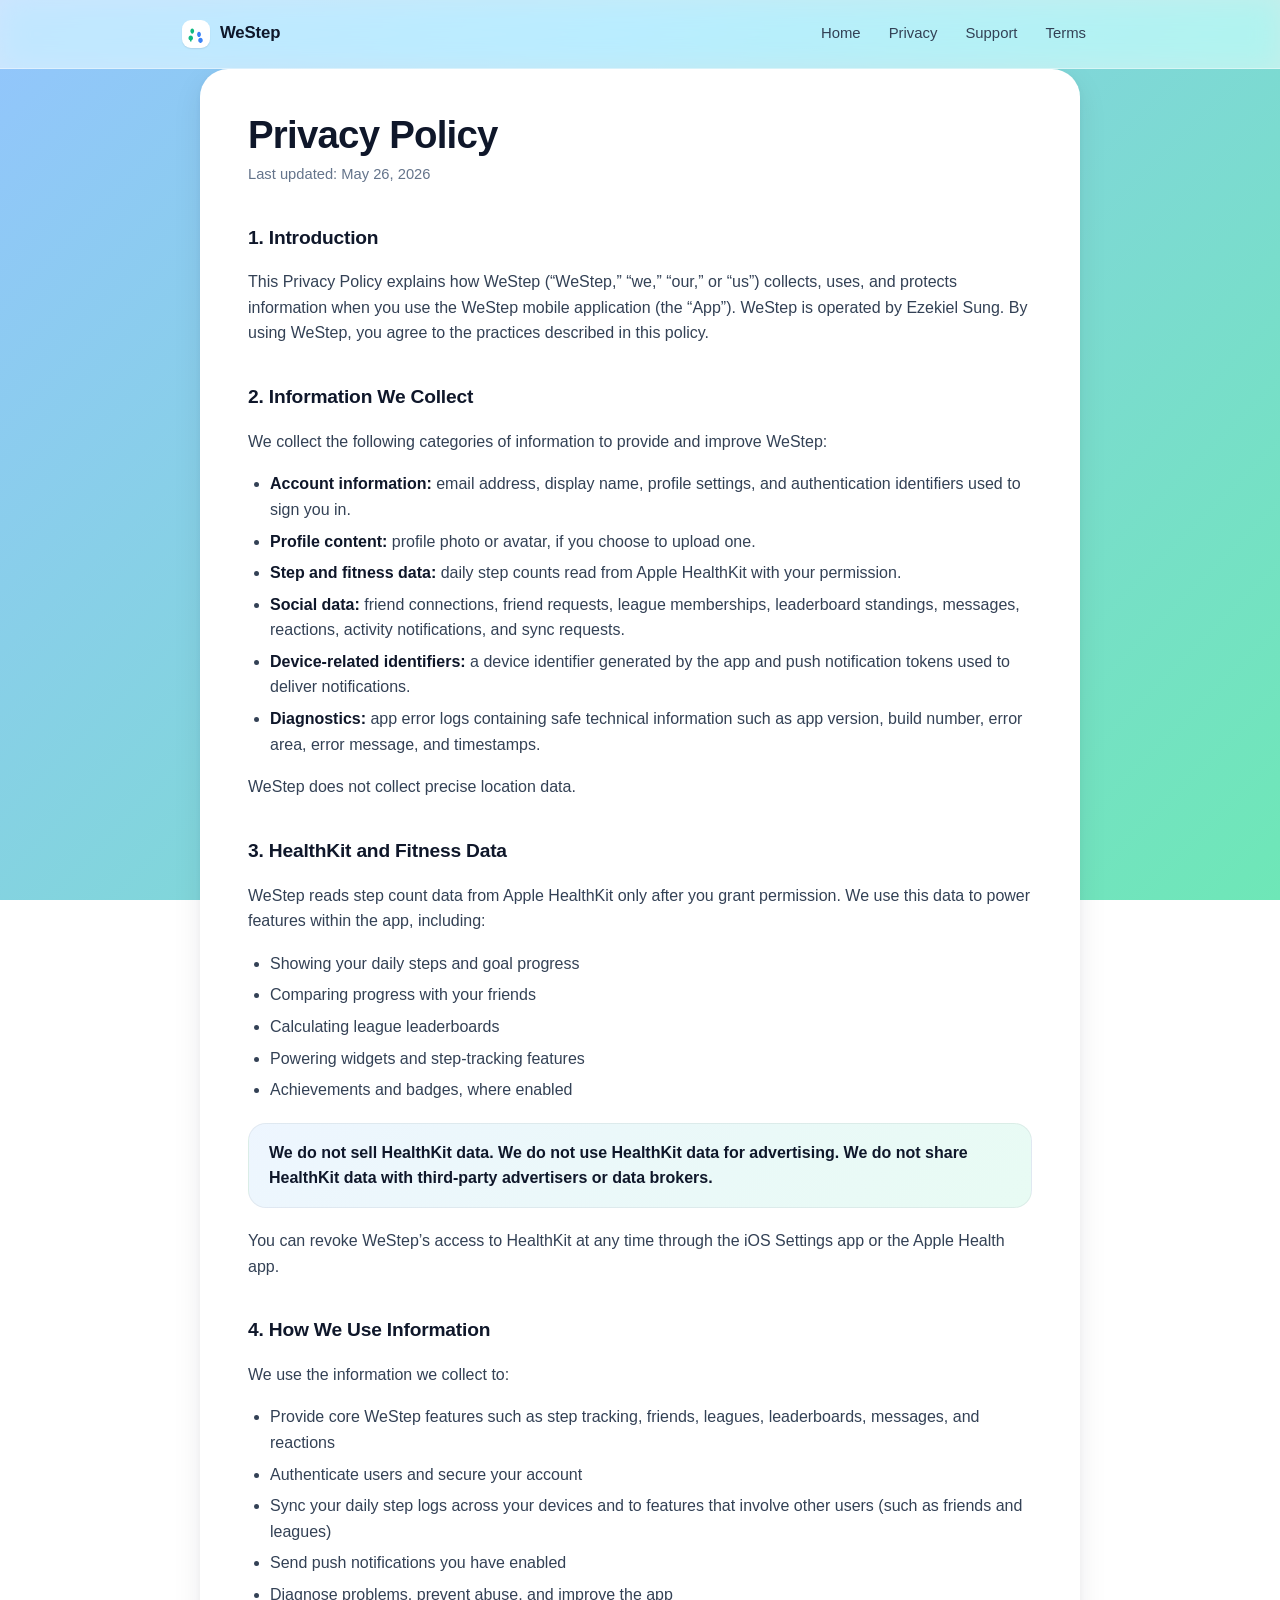
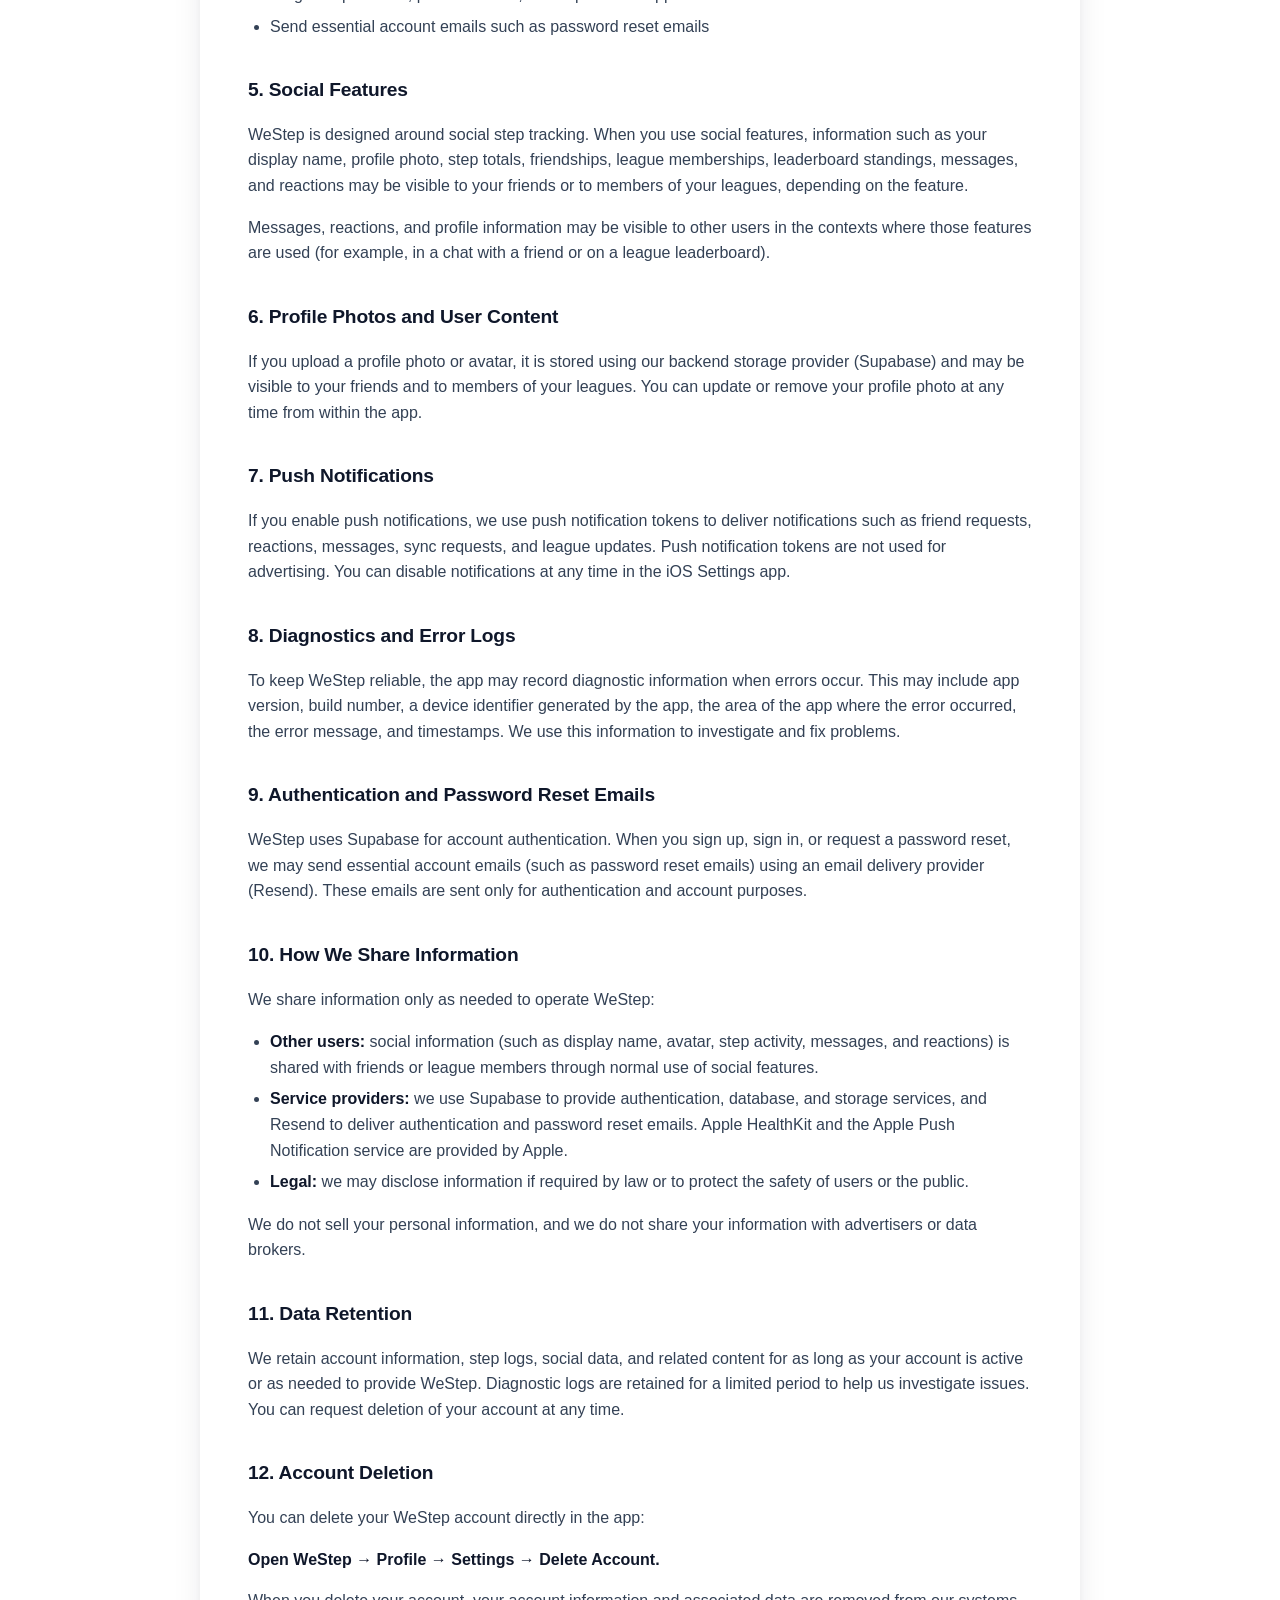
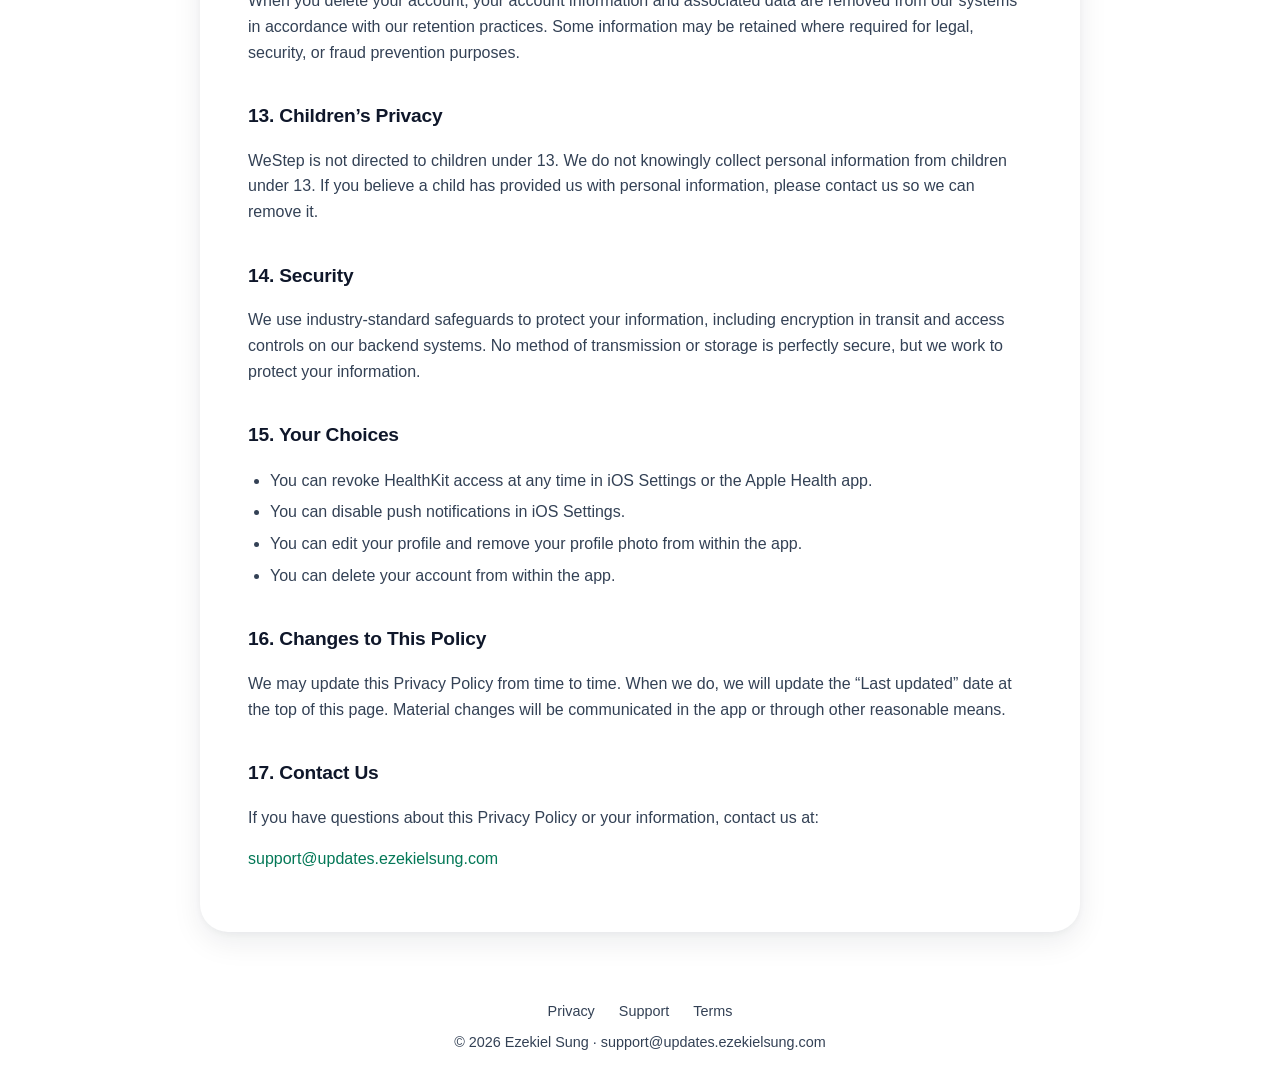
==== westep/privacy/index.html @ 593b80b9 "privacy stuff" ====
<!DOCTYPE html>
<html lang="en">
<head>
  <meta charset="UTF-8" />
  <meta name="viewport" content="width=device-width, initial-scale=1" />
  <title>Privacy Policy — WeStep</title>
  <meta name="description" content="Privacy Policy for WeStep, a social step-tracking iOS app." />
  <meta name="theme-color" content="#93C5FD" />
  <link rel="stylesheet" href="../styles.css" />
</head>
<body>
  <header class="site-header">
    <div class="wrap">
      <a class="brand" href="../" aria-label="WeStep home">
        <span class="brand-mark" aria-hidden="true">
          <svg width="18" height="18" viewBox="0 0 24 24" fill="none" xmlns="http://www.w3.org/2000/svg">
            <path d="M7 4.5C8.38 4.5 9.5 6.07 9.5 8C9.5 9.93 8.38 11.5 7 11.5C5.62 11.5 4.5 9.93 4.5 8C4.5 6.07 5.62 4.5 7 4.5Z" fill="#10B981"/>
            <path d="M16 9C17.38 9 18.5 10.57 18.5 12.5C18.5 14.43 17.38 16 16 16C14.62 16 13.5 14.43 13.5 12.5C13.5 10.57 14.62 9 16 9Z" fill="#3B82F6"/>
            <path d="M5 14C6.66 14 8 15.57 8 17.5C8 18.88 7.18 20.04 6 20.36V21.5C6 21.78 5.78 22 5.5 22H4.5C4.22 22 4 21.78 4 21.5V20.36C2.82 20.04 2 18.88 2 17.5C2 15.57 3.34 14 5 14Z" fill="#10B981"/>
            <path d="M18 17C19.66 17 21 18.57 21 20.5C21 21.88 20.18 23.04 19 23.36V23.5C19 23.78 18.78 24 18.5 24H17.5C17.22 24 17 23.78 17 23.5V23.36C15.82 23.04 15 21.88 15 20.5C15 18.57 16.34 17 18 17Z" fill="#3B82F6"/>
          </svg>
        </span>
        WeStep
      </a>
      <nav class="nav" aria-label="Primary">
        <a href="../">Home</a>
        <a href="../privacy/">Privacy</a>
        <a href="../support/">Support</a>
        <a href="../terms/">Terms</a>
      </nav>
    </div>
  </header>

  <main class="page">
    <h1>Privacy Policy</h1>
    <p class="meta">Last updated: May 26, 2026</p>

    <h2>1. Introduction</h2>
    <p>This Privacy Policy explains how WeStep (“WeStep,” “we,” “our,” or “us”) collects, uses, and protects information when you use the WeStep mobile application (the “App”). WeStep is operated by Ezekiel Sung. By using WeStep, you agree to the practices described in this policy.</p>

    <h2>2. Information We Collect</h2>
    <p>We collect the following categories of information to provide and improve WeStep:</p>
    <ul>
      <li><strong>Account information:</strong> email address, display name, profile settings, and authentication identifiers used to sign you in.</li>
      <li><strong>Profile content:</strong> profile photo or avatar, if you choose to upload one.</li>
      <li><strong>Step and fitness data:</strong> daily step counts read from Apple HealthKit with your permission.</li>
      <li><strong>Social data:</strong> friend connections, friend requests, league memberships, leaderboard standings, messages, reactions, activity notifications, and sync requests.</li>
      <li><strong>Device-related identifiers:</strong> a device identifier generated by the app and push notification tokens used to deliver notifications.</li>
      <li><strong>Diagnostics:</strong> app error logs containing safe technical information such as app version, build number, error area, error message, and timestamps.</li>
    </ul>
    <p>WeStep does not collect precise location data.</p>

    <h2>3. HealthKit and Fitness Data</h2>
    <p>WeStep reads step count data from Apple HealthKit only after you grant permission. We use this data to power features within the app, including:</p>
    <ul>
      <li>Showing your daily steps and goal progress</li>
      <li>Comparing progress with your friends</li>
      <li>Calculating league leaderboards</li>
      <li>Powering widgets and step-tracking features</li>
      <li>Achievements and badges, where enabled</li>
    </ul>
    <div class="callout">
      <p><strong>We do not sell HealthKit data. We do not use HealthKit data for advertising. We do not share HealthKit data with third-party advertisers or data brokers.</strong></p>
    </div>
    <p>You can revoke WeStep’s access to HealthKit at any time through the iOS Settings app or the Apple Health app.</p>

    <h2>4. How We Use Information</h2>
    <p>We use the information we collect to:</p>
    <ul>
      <li>Provide core WeStep features such as step tracking, friends, leagues, leaderboards, messages, and reactions</li>
      <li>Authenticate users and secure your account</li>
      <li>Sync your daily step logs across your devices and to features that involve other users (such as friends and leagues)</li>
      <li>Send push notifications you have enabled</li>
      <li>Diagnose problems, prevent abuse, and improve the app</li>
      <li>Send essential account emails such as password reset emails</li>
    </ul>

    <h2>5. Social Features</h2>
    <p>WeStep is designed around social step tracking. When you use social features, information such as your display name, profile photo, step totals, friendships, league memberships, leaderboard standings, messages, and reactions may be visible to your friends or to members of your leagues, depending on the feature.</p>
    <p>Messages, reactions, and profile information may be visible to other users in the contexts where those features are used (for example, in a chat with a friend or on a league leaderboard).</p>

    <h2>6. Profile Photos and User Content</h2>
    <p>If you upload a profile photo or avatar, it is stored using our backend storage provider (Supabase) and may be visible to your friends and to members of your leagues. You can update or remove your profile photo at any time from within the app.</p>

    <h2>7. Push Notifications</h2>
    <p>If you enable push notifications, we use push notification tokens to deliver notifications such as friend requests, reactions, messages, sync requests, and league updates. Push notification tokens are not used for advertising. You can disable notifications at any time in the iOS Settings app.</p>

    <h2>8. Diagnostics and Error Logs</h2>
    <p>To keep WeStep reliable, the app may record diagnostic information when errors occur. This may include app version, build number, a device identifier generated by the app, the area of the app where the error occurred, the error message, and timestamps. We use this information to investigate and fix problems.</p>

    <h2>9. Authentication and Password Reset Emails</h2>
    <p>WeStep uses Supabase for account authentication. When you sign up, sign in, or request a password reset, we may send essential account emails (such as password reset emails) using an email delivery provider (Resend). These emails are sent only for authentication and account purposes.</p>

    <h2>10. How We Share Information</h2>
    <p>We share information only as needed to operate WeStep:</p>
    <ul>
      <li><strong>Other users:</strong> social information (such as display name, avatar, step activity, messages, and reactions) is shared with friends or league members through normal use of social features.</li>
      <li><strong>Service providers:</strong> we use Supabase to provide authentication, database, and storage services, and Resend to deliver authentication and password reset emails. Apple HealthKit and the Apple Push Notification service are provided by Apple.</li>
      <li><strong>Legal:</strong> we may disclose information if required by law or to protect the safety of users or the public.</li>
    </ul>
    <p>We do not sell your personal information, and we do not share your information with advertisers or data brokers.</p>

    <h2>11. Data Retention</h2>
    <p>We retain account information, step logs, social data, and related content for as long as your account is active or as needed to provide WeStep. Diagnostic logs are retained for a limited period to help us investigate issues. You can request deletion of your account at any time.</p>

    <h2>12. Account Deletion</h2>
    <p>You can delete your WeStep account directly in the app:</p>
    <p><strong>Open WeStep → Profile → Settings → Delete Account.</strong></p>
    <p>When you delete your account, your account information and associated data are removed from our systems in accordance with our retention practices. Some information may be retained where required for legal, security, or fraud prevention purposes.</p>

    <h2>13. Children’s Privacy</h2>
    <p>WeStep is not directed to children under 13. We do not knowingly collect personal information from children under 13. If you believe a child has provided us with personal information, please contact us so we can remove it.</p>

    <h2>14. Security</h2>
    <p>We use industry-standard safeguards to protect your information, including encryption in transit and access controls on our backend systems. No method of transmission or storage is perfectly secure, but we work to protect your information.</p>

    <h2>15. Your Choices</h2>
    <ul>
      <li>You can revoke HealthKit access at any time in iOS Settings or the Apple Health app.</li>
      <li>You can disable push notifications in iOS Settings.</li>
      <li>You can edit your profile and remove your profile photo from within the app.</li>
      <li>You can delete your account from within the app.</li>
    </ul>

    <h2>16. Changes to This Policy</h2>
    <p>We may update this Privacy Policy from time to time. When we do, we will update the “Last updated” date at the top of this page. Material changes will be communicated in the app or through other reasonable means.</p>

    <h2>17. Contact Us</h2>
    <p>If you have questions about this Privacy Policy or your information, contact us at:</p>
    <p><a href="mailto:support@updates.ezekielsung.com">support@updates.ezekielsung.com</a></p>
  </main>

  <footer class="site-footer">
    <div class="footer-links">
      <a href="../privacy/">Privacy</a>
      <a href="../support/">Support</a>
      <a href="../terms/">Terms</a>
    </div>
    <div>&copy; 2026 Ezekiel Sung &middot; <a href="mailto:support@updates.ezekielsung.com">support@updates.ezekielsung.com</a></div>
  </footer>
</body>
</html>
---- westep/styles.css ----
:root {
  --grad-start: #93C5FD;
  --grad-end: #6EE7B7;
  --ink: #0F172A;
  --ink-soft: #334155;
  --muted: #64748B;
  --surface: #FFFFFF;
  --surface-2: #F8FAFC;
  --border: rgba(15, 23, 42, 0.08);
  --accent: #10B981;
  --accent-ink: #047857;
  --shadow-sm: 0 1px 2px rgba(15, 23, 42, 0.06), 0 1px 1px rgba(15, 23, 42, 0.04);
  --shadow-md: 0 10px 30px rgba(15, 23, 42, 0.08), 0 2px 6px rgba(15, 23, 42, 0.04);
  --shadow-lg: 0 30px 60px rgba(15, 23, 42, 0.12), 0 8px 20px rgba(15, 23, 42, 0.06);
  --radius-sm: 12px;
  --radius: 18px;
  --radius-lg: 28px;
}

* { box-sizing: border-box; }

html { -webkit-text-size-adjust: 100%; }

body {
  margin: 0;
  min-height: 100vh;
  font-family: -apple-system, BlinkMacSystemFont, "SF Pro Text", "Segoe UI", Roboto, "Helvetica Neue", Arial, sans-serif;
  color: var(--ink);
  line-height: 1.6;
  font-size: 17px;
  background: linear-gradient(135deg, var(--grad-start) 0%, var(--grad-end) 100%);
  background-attachment: fixed;
  -webkit-font-smoothing: antialiased;
  -moz-osx-font-smoothing: grayscale;
}

a {
  color: var(--accent-ink);
  text-decoration: none;
  transition: color 0.15s ease;
}

a:hover, a:focus { color: var(--ink); text-decoration: underline; }

/* ---------- Header ---------- */
.site-header {
  position: sticky;
  top: 0;
  z-index: 20;
  backdrop-filter: saturate(160%) blur(14px);
  -webkit-backdrop-filter: saturate(160%) blur(14px);
  background: rgba(255, 255, 255, 0.55);
  border-bottom: 1px solid rgba(255, 255, 255, 0.4);
}

.site-header .wrap {
  max-width: 960px;
  margin: 0 auto;
  padding: 14px 22px;
  display: flex;
  flex-wrap: wrap;
  align-items: center;
  justify-content: space-between;
  gap: 12px;
}

.brand {
  display: inline-flex;
  align-items: center;
  gap: 10px;
  font-weight: 700;
  font-size: 1.05rem;
  letter-spacing: -0.01em;
  color: var(--ink);
}

.brand-mark {
  width: 28px;
  height: 28px;
  border-radius: 9px;
  background: #fff;
  display: inline-flex;
  align-items: center;
  justify-content: center;
  box-shadow: var(--shadow-sm);
}

.brand-mark svg { display: block; }

.nav {
  display: flex;
  flex-wrap: wrap;
  gap: 4px;
}

.nav a {
  font-size: 0.93rem;
  color: var(--ink-soft);
  padding: 8px 12px;
  border-radius: 999px;
  font-weight: 500;
  transition: background 0.15s ease, color 0.15s ease;
}

.nav a:hover, .nav a:focus {
  background: rgba(255, 255, 255, 0.6);
  color: var(--ink);
  text-decoration: none;
}

/* ---------- Main ---------- */
main {
  max-width: 880px;
  margin: 0 auto;
  padding: 56px 22px 64px;
}

/* ---------- Hero (landing) ---------- */
.hero {
  text-align: center;
  padding: 24px 0 40px;
}

.hero-logo {
  width: 112px;
  height: 112px;
  margin: 0 auto 28px;
  border-radius: 32px;
  background: #fff;
  display: flex;
  align-items: center;
  justify-content: center;
  box-shadow:
    0 24px 50px rgba(15, 23, 42, 0.18),
    0 8px 16px rgba(15, 23, 42, 0.10);
}

.hero-logo svg { display: block; }

.hero h1 {
  font-size: clamp(2.4rem, 6vw, 3.4rem);
  margin: 0 0 10px;
  color: var(--ink);
  letter-spacing: -0.025em;
  font-weight: 700;
  line-height: 1.05;
}

.tagline {
  font-size: clamp(1.1rem, 2.4vw, 1.3rem);
  color: var(--ink-soft);
  margin: 0 auto 22px;
  font-weight: 500;
  max-width: 30ch;
}

.lede {
  font-size: 1.05rem;
  color: var(--ink-soft);
  margin: 0 auto 32px;
  max-width: 56ch;
}

/* ---------- Buttons ---------- */
.btn-row {
  display: flex;
  flex-wrap: wrap;
  gap: 10px;
  justify-content: center;
  margin: 0 0 12px;
}

.btn {
  display: inline-flex;
  align-items: center;
  justify-content: center;
  padding: 13px 26px;
  border-radius: 999px;
  font-weight: 600;
  font-size: 0.98rem;
  letter-spacing: -0.005em;
  border: none;
  cursor: pointer;
  transition: transform 0.15s ease, box-shadow 0.15s ease, background 0.15s ease;
}

.btn-primary {
  background: var(--ink);
  color: #fff;
  box-shadow: var(--shadow-md);
}
.btn-primary:hover, .btn-primary:focus {
  background: #0B1220;
  color: #fff;
  text-decoration: none;
  transform: translateY(-1px);
  box-shadow: var(--shadow-lg);
}

.btn-secondary {
  background: rgba(255, 255, 255, 0.85);
  color: var(--ink);
  box-shadow: var(--shadow-sm);
}
.btn-secondary:hover, .btn-secondary:focus {
  background: #fff;
  color: var(--ink);
  text-decoration: none;
  transform: translateY(-1px);
  box-shadow: var(--shadow-md);
}

/* ---------- Feature grid ---------- */
.feature-grid {
  display: grid;
  grid-template-columns: repeat(auto-fit, minmax(220px, 1fr));
  gap: 14px;
  margin: 48px 0 0;
}

.feature {
  background: rgba(255, 255, 255, 0.92);
  border: 1px solid var(--border);
  border-radius: var(--radius);
  padding: 22px 20px;
  box-shadow: var(--shadow-sm);
  transition: transform 0.2s ease, box-shadow 0.2s ease;
}

.feature:hover {
  transform: translateY(-2px);
  box-shadow: var(--shadow-md);
}

.feature-icon {
  width: 38px;
  height: 38px;
  border-radius: 12px;
  background: linear-gradient(135deg, var(--grad-start), var(--grad-end));
  display: inline-flex;
  align-items: center;
  justify-content: center;
  margin-bottom: 14px;
  color: #fff;
  font-weight: 700;
  font-size: 1rem;
}

.feature h3 {
  margin: 0 0 4px;
  font-size: 1.02rem;
  color: var(--ink);
  font-weight: 600;
  letter-spacing: -0.01em;
}

.feature p {
  margin: 0;
  font-size: 0.95rem;
  color: var(--muted);
  line-height: 1.5;
}

/* ---------- Content pages ---------- */
.page {
  background: #fff;
  border-radius: var(--radius-lg);
  padding: 44px clamp(22px, 5vw, 48px);
  box-shadow: var(--shadow-md);
}

.page h1 {
  font-size: clamp(1.9rem, 4vw, 2.4rem);
  margin: 0 0 6px;
  color: var(--ink);
  letter-spacing: -0.02em;
  font-weight: 700;
  line-height: 1.15;
}

.page .meta {
  color: var(--muted);
  font-size: 0.92rem;
  margin: 0 0 32px;
}

.page h2 {
  font-size: 1.2rem;
  margin: 36px 0 10px;
  color: var(--ink);
  font-weight: 600;
  letter-spacing: -0.01em;
}

.page h3 {
  font-size: 1.02rem;
  margin: 22px 0 6px;
  color: var(--ink);
  font-weight: 600;
}

.page p, .page li {
  font-size: 1rem;
  color: var(--ink-soft);
}

.page strong { color: var(--ink); }

.page ul, .page ol { padding-left: 22px; }

.page li { margin-bottom: 6px; }

.page a { color: var(--accent-ink); font-weight: 500; }

.callout {
  background: linear-gradient(135deg, rgba(147, 197, 253, 0.16), rgba(110, 231, 183, 0.16));
  border: 1px solid rgba(15, 23, 42, 0.06);
  border-radius: var(--radius);
  padding: 16px 20px;
  margin: 20px 0;
}

.callout p { margin: 0; color: var(--ink); }

/* ---------- Footer ---------- */
.site-footer {
  margin-top: 40px;
  padding: 28px 22px 36px;
  text-align: center;
  color: var(--ink-soft);
  font-size: 0.9rem;
}

.site-footer a { color: var(--ink-soft); font-weight: 500; }
.site-footer a:hover { color: var(--ink); }

.site-footer .footer-links { margin-bottom: 8px; }
.site-footer .footer-links a { margin: 0 10px; }

/* ---------- Mobile ---------- */
@media (max-width: 560px) {
  main { padding: 36px 18px 48px; }
  .page { padding: 32px 22px; border-radius: 22px; }
  .hero { padding: 12px 0 28px; }
  .hero-logo { width: 96px; height: 96px; border-radius: 28px; margin-bottom: 22px; }
  .site-header .wrap { padding: 12px 16px; }
  .nav a { padding: 6px 10px; font-size: 0.9rem; }
}
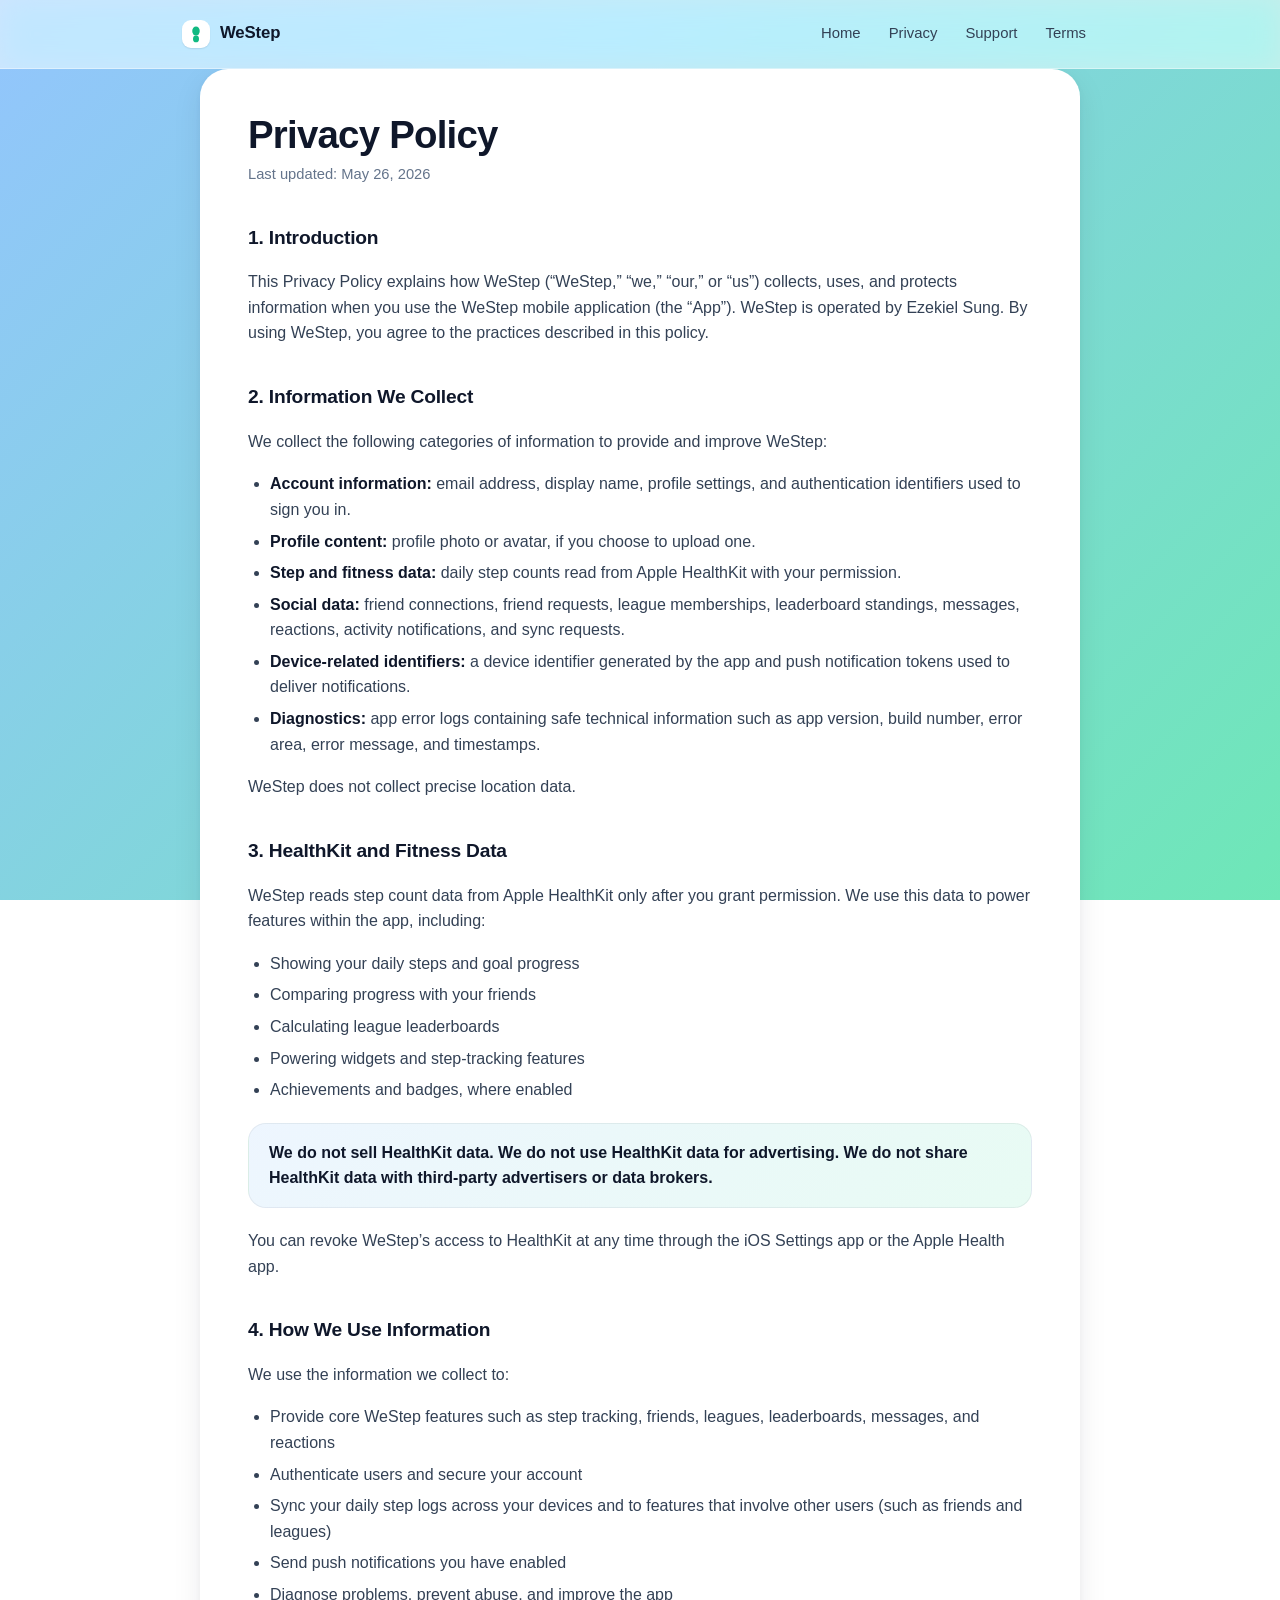
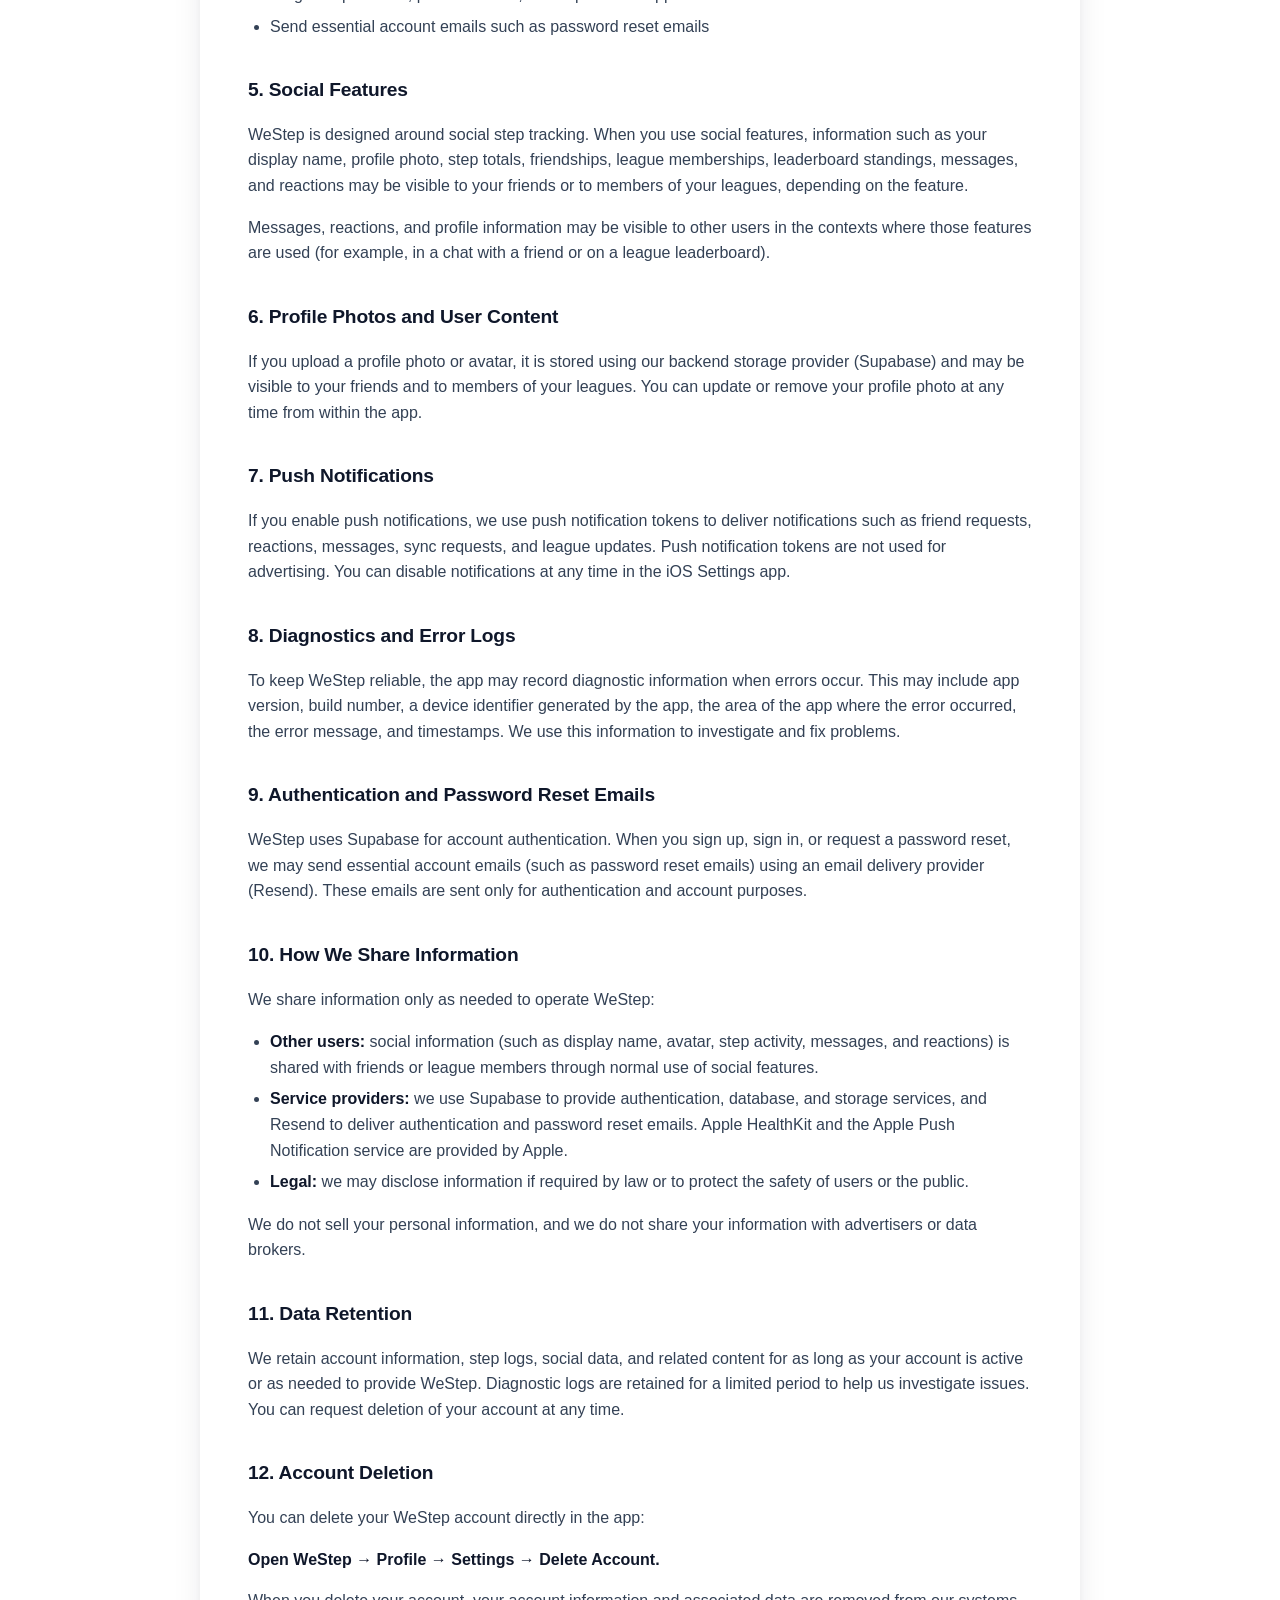
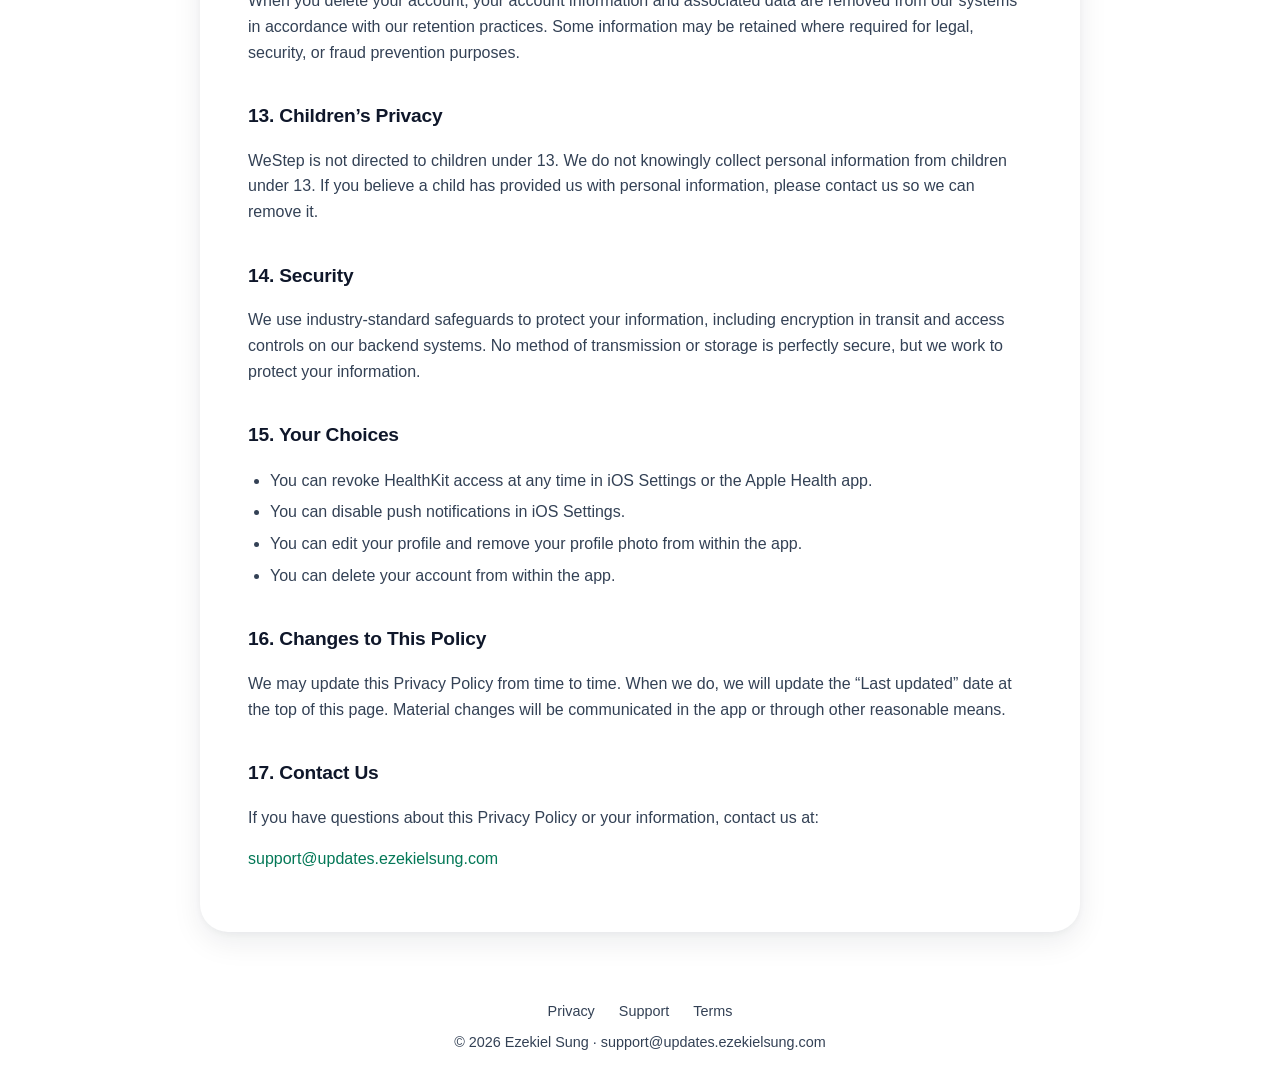
==== commit f7e608b7: "revamp" ====
--- a/westep/privacy/index.html
+++ b/westep/privacy/index.html
@@ -14,10 +14,8 @@
       <a class="brand" href="../" aria-label="WeStep home">
         <span class="brand-mark" aria-hidden="true">
           <svg width="18" height="18" viewBox="0 0 24 24" fill="none" xmlns="http://www.w3.org/2000/svg">
-            <path d="M7 4.5C8.38 4.5 9.5 6.07 9.5 8C9.5 9.93 8.38 11.5 7 11.5C5.62 11.5 4.5 9.93 4.5 8C4.5 6.07 5.62 4.5 7 4.5Z" fill="#10B981"/>
-            <path d="M16 9C17.38 9 18.5 10.57 18.5 12.5C18.5 14.43 17.38 16 16 16C14.62 16 13.5 14.43 13.5 12.5C13.5 10.57 14.62 9 16 9Z" fill="#3B82F6"/>
-            <path d="M5 14C6.66 14 8 15.57 8 17.5C8 18.88 7.18 20.04 6 20.36V21.5C6 21.78 5.78 22 5.5 22H4.5C4.22 22 4 21.78 4 21.5V20.36C2.82 20.04 2 18.88 2 17.5C2 15.57 3.34 14 5 14Z" fill="#10B981"/>
-            <path d="M18 17C19.66 17 21 18.57 21 20.5C21 21.88 20.18 23.04 19 23.36V23.5C19 23.78 18.78 24 18.5 24H17.5C17.22 24 17 23.78 17 23.5V23.36C15.82 23.04 15 21.88 15 20.5C15 18.57 16.34 17 18 17Z" fill="#3B82F6"/>
+            <ellipse cx="12" cy="8" rx="5" ry="6" fill="#10B981"/>
+            <ellipse cx="12" cy="18.5" rx="4" ry="4.5" fill="#10B981"/>
           </svg>
         </span>
         WeStep
--- a/westep/styles.css
+++ b/westep/styles.css
@@ -337,6 +337,175 @@
 .site-footer .footer-links { margin-bottom: 8px; }
 .site-footer .footer-links a { margin: 0 10px; }
 
+/* ---------- App Store button ---------- */
+.btn-appstore {
+  display: inline-flex;
+  align-items: center;
+  gap: 10px;
+  padding: 12px 22px;
+  background: #0F172A;
+  color: #fff;
+  border-radius: 14px;
+  font-weight: 600;
+  letter-spacing: -0.005em;
+  box-shadow: var(--shadow-md);
+  transition: transform 0.15s ease, box-shadow 0.15s ease, background 0.15s ease;
+}
+.btn-appstore:hover, .btn-appstore:focus {
+  background: #000;
+  color: #fff;
+  text-decoration: none;
+  transform: translateY(-1px);
+  box-shadow: var(--shadow-lg);
+}
+.btn-appstore .ap-logo { display: block; }
+.btn-appstore .ap-text { display: flex; flex-direction: column; line-height: 1.05; text-align: left; }
+.btn-appstore .ap-text small { font-size: 0.7rem; opacity: 0.85; font-weight: 500; }
+.btn-appstore .ap-text strong { font-size: 1.05rem; font-weight: 600; }
+
+/* ---------- Section heading ---------- */
+.section {
+  margin-top: 72px;
+}
+.section-head {
+  text-align: center;
+  margin: 0 auto 28px;
+  max-width: 56ch;
+}
+.section-head .eyebrow {
+  display: inline-block;
+  font-size: 0.78rem;
+  font-weight: 600;
+  letter-spacing: 0.08em;
+  text-transform: uppercase;
+  color: var(--accent-ink);
+  background: rgba(255, 255, 255, 0.7);
+  padding: 5px 12px;
+  border-radius: 999px;
+  margin-bottom: 14px;
+}
+.section-head h2 {
+  font-size: clamp(1.6rem, 3.5vw, 2.1rem);
+  margin: 0 0 8px;
+  color: var(--ink);
+  font-weight: 700;
+  letter-spacing: -0.02em;
+  line-height: 1.15;
+}
+.section-head p {
+  margin: 0;
+  color: var(--ink-soft);
+  font-size: 1rem;
+}
+
+/* ---------- Use case chips ---------- */
+.chips {
+  display: flex;
+  flex-wrap: wrap;
+  gap: 8px;
+  justify-content: center;
+  max-width: 640px;
+  margin: 0 auto;
+}
+.chip {
+  background: rgba(255, 255, 255, 0.85);
+  border: 1px solid var(--border);
+  color: var(--ink-soft);
+  padding: 9px 16px;
+  border-radius: 999px;
+  font-size: 0.92rem;
+  font-weight: 500;
+  box-shadow: var(--shadow-sm);
+}
+
+/* ---------- Two-col list ---------- */
+.two-col {
+  display: grid;
+  grid-template-columns: repeat(auto-fit, minmax(260px, 1fr));
+  gap: 14px;
+}
+.col {
+  background: rgba(255, 255, 255, 0.94);
+  border: 1px solid var(--border);
+  border-radius: var(--radius);
+  padding: 24px;
+  box-shadow: var(--shadow-sm);
+}
+.col h3 {
+  margin: 0 0 12px;
+  font-size: 1.05rem;
+  color: var(--ink);
+  font-weight: 600;
+}
+.col ul { margin: 0; padding-left: 18px; }
+.col li { color: var(--ink-soft); font-size: 0.96rem; margin-bottom: 4px; }
+
+/* ---------- Privacy callout ---------- */
+.privacy-callout {
+  background: rgba(255, 255, 255, 0.94);
+  border: 1px solid var(--border);
+  border-radius: var(--radius-lg);
+  padding: 32px clamp(22px, 4vw, 40px);
+  box-shadow: var(--shadow-sm);
+  text-align: center;
+}
+.privacy-callout h2 {
+  margin: 0 0 10px;
+  font-size: 1.4rem;
+  color: var(--ink);
+  font-weight: 700;
+  letter-spacing: -0.015em;
+}
+.privacy-callout p {
+  margin: 0 auto 16px;
+  color: var(--ink-soft);
+  max-width: 60ch;
+}
+.privacy-callout p:last-child { margin-bottom: 0; }
+
+/* ---------- FAQ ---------- */
+.faq {
+  display: grid;
+  gap: 10px;
+}
+.faq details {
+  background: rgba(255, 255, 255, 0.94);
+  border: 1px solid var(--border);
+  border-radius: var(--radius);
+  padding: 4px 22px;
+  box-shadow: var(--shadow-sm);
+  transition: box-shadow 0.15s ease;
+}
+.faq details[open] { box-shadow: var(--shadow-md); }
+.faq summary {
+  list-style: none;
+  cursor: pointer;
+  padding: 18px 0;
+  font-weight: 600;
+  color: var(--ink);
+  font-size: 1rem;
+  display: flex;
+  align-items: center;
+  justify-content: space-between;
+  gap: 12px;
+}
+.faq summary::-webkit-details-marker { display: none; }
+.faq summary::after {
+  content: "+";
+  font-weight: 400;
+  font-size: 1.4rem;
+  color: var(--muted);
+  transition: transform 0.2s ease;
+  line-height: 1;
+}
+.faq details[open] summary::after { content: "−"; }
+.faq details p {
+  margin: 0 0 18px;
+  color: var(--ink-soft);
+  font-size: 0.97rem;
+  line-height: 1.55;
+}
+
 /* ---------- Mobile ---------- */
 @media (max-width: 560px) {
   main { padding: 36px 18px 48px; }
